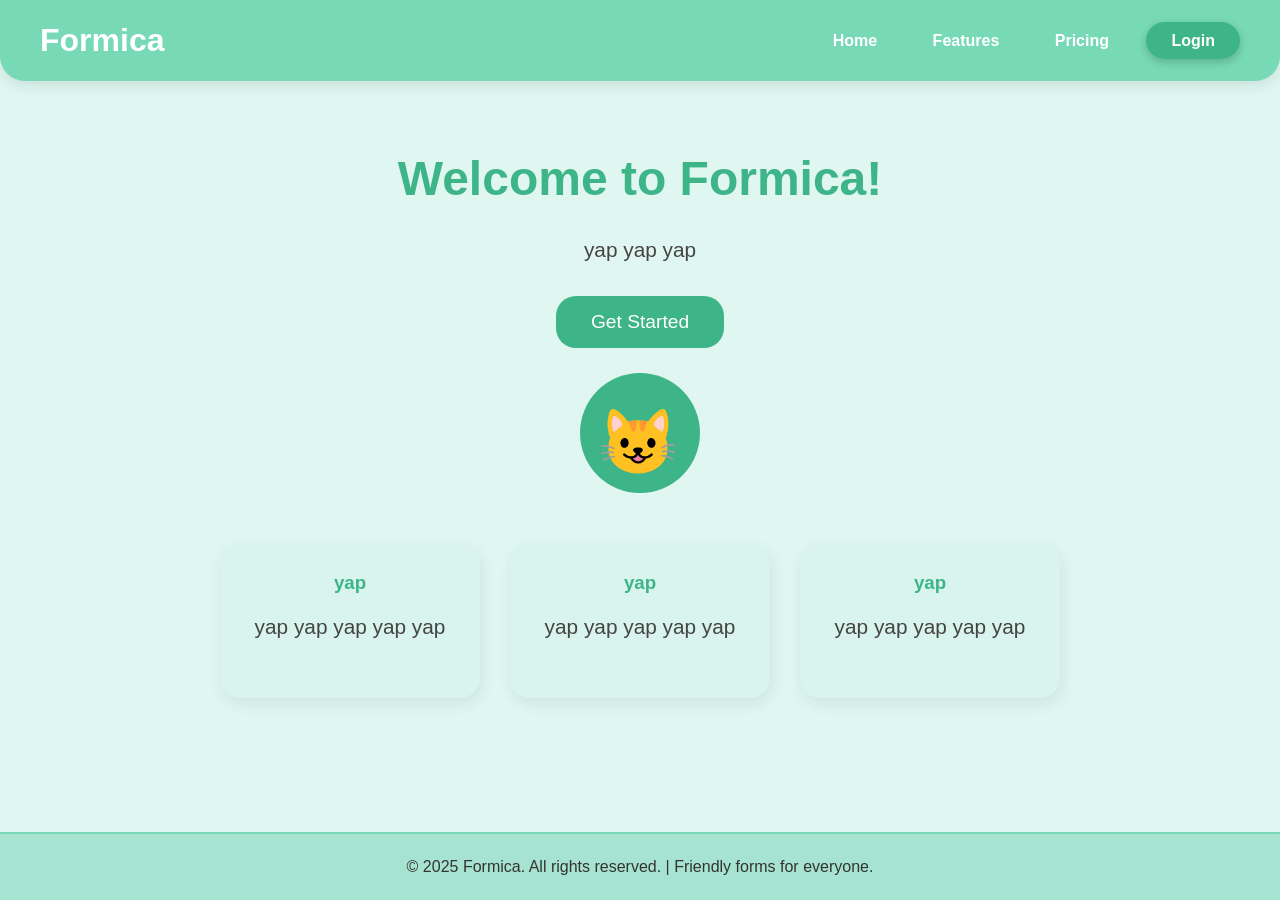
==== index.html @ 16d9c68d "Add initial HTML structure for Formica" ====
<!DOCTYPE html>
<html lang="en">
<head>
  <meta charset="UTF-8">
  <meta name="viewport" content="width=device-width, initial-scale=1.0">
  <title>Formica - Friendly Forms</title>
  <style>
    * {
      margin: 0;
      padding: 0;
      box-sizing: border-box;
      font-family: 'Comic Sans MS', 'Segoe UI', 'Arial', sans-serif;
    }
    body {
      background: #e0f7f1;
      color: #333;
      line-height: 1.6;
      display: flex;
      flex-direction: column;
      min-height: 100vh;
    }

    .navbar {
    display: flex;
    justify-content: space-between;
    align-items: center;
    padding: 15px 40px;
    border-radius: 0 0 25px 25px;
    background: #77d9b6;
    box-shadow: 0 4px 15px rgba(0,0,0,0.1);
    position: sticky;
    top: 0;
    z-index: 100;
    transition: background 0.3s;
  }

  .navbar:hover {
    background: #6cc9a4;
  }

  .navbar h1 {
    font-size: 2rem;
    color: #fff;
    cursor: pointer;
    user-select: none;
    transition: transform 0.2s;
  }

  .navbar h1:hover {
    transform: scale(1.1);
  }

  .nav-right a {
    text-decoration: none;
    color: #fff;
    margin-left: 15px;
    font-weight: 600;
    padding: 8px 18px;
    border-radius: 25px;
    transition: background 0.2s, transform 0.2s;
  }

  .nav-right a:hover {
    background: rgba(255,255,255,0.2);
    transform: scale(1.05);
  }


  .nav-right a.cta {
    background: #3eb489;
    padding: 10px 25px;
    font-weight: bold;
    box-shadow: 0 3px 8px rgba(0,0,0,0.2);
  }

  .nav-right a.cta:hover {
    background: #36a37f;
    transform: scale(1.1);
  }

    main {
      flex: 1;
      padding: 60px 20px;
      text-align: center;
    }

    main h2 {
      font-size: 3rem;
      color: #3eb489;
      margin-bottom: 15px;
    }
    main p {
      font-size: 1.3rem;
      color: #444;
      margin-bottom: 30px;
    }

    .cta-button {
      background: #3eb489;
      color: #fff;
      padding: 15px 35px;
      border: none;
      border-radius: 20px;
      font-size: 1.2rem;
      cursor: pointer;
      transition: transform 0.2s, background 0.2s;
    }
    .cta-button:hover {
      transform: scale(1.05);
      background: #36a37f;
    }
    section.features {
      display: flex;
      justify-content: center;
      gap: 30px;
      margin-top: 50px;
      flex-wrap: wrap;
    }
    .feature-card {
      background: #d9f3ed;
      padding: 25px;
      border-radius: 20px;
      width: 260px;
      box-shadow: 2px 6px 15px rgba(0,0,0,0.08);
      transition: transform 0.2s;
    }
    .feature-card:hover {
      transform: translateY(-7px);
    }
    .feature-card h3 {
      margin-bottom: 12px;
      color: #3eb489;
    }

    footer {
      background: #a6e3d0;
      padding: 20px 40px;
      text-align: center;
      color: #333;
      border-top: 2px solid #77d9b6;
    }
    .mascot {
      width: 120px;
      height: 120px;
      background: #3eb489;
      border-radius: 50%;
      margin: 25px auto;
      position: relative;
      animation: bounce 2s infinite;
    }
    .mascot::after {
      content: "😺";
      font-size: 4rem;
      position: absolute;
      top: 15%;
      left: 15%;
    }
    @keyframes bounce {
      0%, 100% { transform: translateY(0); }
      50% { transform: translateY(-15px); }
    }
    @media (max-width: 768px) {
      section.features {
        flex-direction: column;
        align-items: center;
      }
      nav {
        flex-direction: column;
        gap: 10px;
      }
    }
  </style>
</head>
<body>
<nav id="navbar-loggedout" class="navbar">
  <div class="nav-left">
    <h1>Formica</h1>
  </div>
  <div class="nav-right">
    <a href="#">Home</a>
    <a href="#">Features</a>
    <a href="#">Pricing</a>
    <a href="#" class="cta">Login</a>
  </div>
</nav>
<nav id="navbar-loggedin" class="navbar" style="display:none;">
  <div class="nav-left">
    <h1>Formica</h1>
  </div>
  <div class="nav-right">
    <a href="#">Dashboard</a>
    <a href="#">My Forms</a>
    <a href="#">Templates</a>
    <a href="#">Settings</a>
    <a href="#" class="cta">Logout</a>
  </div>
</nav>

  <main>
    <h2>Welcome to Formica!</h2>
    <p>yap yap yap</p>
    <button class="cta-button" onclick="alert('Placeholder action!')">Get Started</button>

    <div class="mascot"></div>

    <section class="features">
      <div class="feature-card">
        <h3>yap</h3>
        <p>yap yap yap yap yap</p>
      </div>
      <div class="feature-card">
        <h3>yap</h3>
        <p>yap yap yap yap yap</p>
      </div>
      <div class="feature-card">
        <h3>yap</h3>
        <p>yap yap yap yap yap</p>
      </div>
    </section>
  </main>

  <footer>
    &copy; 2025 Formica. All rights reserved. | Friendly forms for everyone.
  </footer>

</body>
</html>
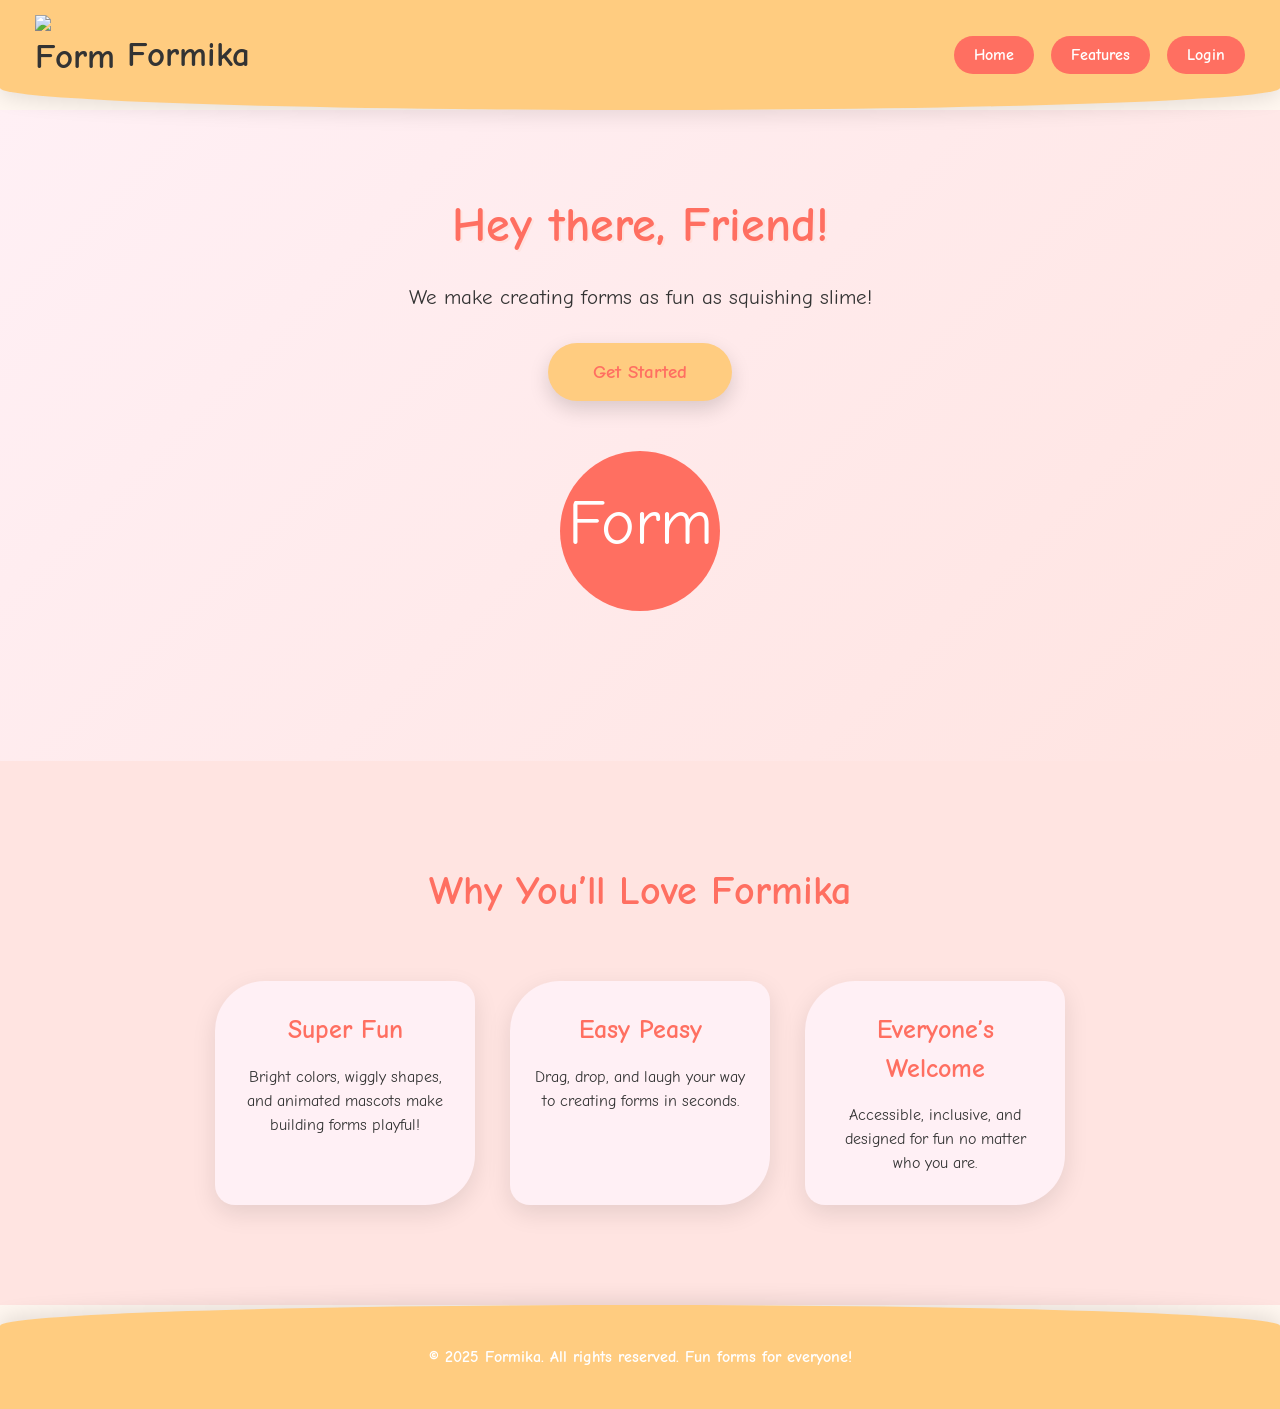
==== commit 93cf1c32: "Add files via upload" ====
--- a/index.html
+++ b/index.html
@@ -1,227 +1,59 @@
 <!DOCTYPE html>
 <html lang="en">
 <head>
-  <meta charset="UTF-8">
-  <meta name="viewport" content="width=device-width, initial-scale=1.0">
-  <title>Formica - Friendly Forms</title>
-  <style>
-    * {
-      margin: 0;
-      padding: 0;
-      box-sizing: border-box;
-      font-family: 'Comic Sans MS', 'Segoe UI', 'Arial', sans-serif;
-    }
-    body {
-      background: #e0f7f1;
-      color: #333;
-      line-height: 1.6;
-      display: flex;
-      flex-direction: column;
-      min-height: 100vh;
-    }
-
-    .navbar {
-    display: flex;
-    justify-content: space-between;
-    align-items: center;
-    padding: 15px 40px;
-    border-radius: 0 0 25px 25px;
-    background: #77d9b6;
-    box-shadow: 0 4px 15px rgba(0,0,0,0.1);
-    position: sticky;
-    top: 0;
-    z-index: 100;
-    transition: background 0.3s;
-  }
-
-  .navbar:hover {
-    background: #6cc9a4;
-  }
-
-  .navbar h1 {
-    font-size: 2rem;
-    color: #fff;
-    cursor: pointer;
-    user-select: none;
-    transition: transform 0.2s;
-  }
-
-  .navbar h1:hover {
-    transform: scale(1.1);
-  }
-
-  .nav-right a {
-    text-decoration: none;
-    color: #fff;
-    margin-left: 15px;
-    font-weight: 600;
-    padding: 8px 18px;
-    border-radius: 25px;
-    transition: background 0.2s, transform 0.2s;
-  }
-
-  .nav-right a:hover {
-    background: rgba(255,255,255,0.2);
-    transform: scale(1.05);
-  }
-
-
-  .nav-right a.cta {
-    background: #3eb489;
-    padding: 10px 25px;
-    font-weight: bold;
-    box-shadow: 0 3px 8px rgba(0,0,0,0.2);
-  }
-
-  .nav-right a.cta:hover {
-    background: #36a37f;
-    transform: scale(1.1);
-  }
-
-    main {
-      flex: 1;
-      padding: 60px 20px;
-      text-align: center;
-    }
-
-    main h2 {
-      font-size: 3rem;
-      color: #3eb489;
-      margin-bottom: 15px;
-    }
-    main p {
-      font-size: 1.3rem;
-      color: #444;
-      margin-bottom: 30px;
-    }
-
-    .cta-button {
-      background: #3eb489;
-      color: #fff;
-      padding: 15px 35px;
-      border: none;
-      border-radius: 20px;
-      font-size: 1.2rem;
-      cursor: pointer;
-      transition: transform 0.2s, background 0.2s;
-    }
-    .cta-button:hover {
-      transform: scale(1.05);
-      background: #36a37f;
-    }
-    section.features {
-      display: flex;
-      justify-content: center;
-      gap: 30px;
-      margin-top: 50px;
-      flex-wrap: wrap;
-    }
-    .feature-card {
-      background: #d9f3ed;
-      padding: 25px;
-      border-radius: 20px;
-      width: 260px;
-      box-shadow: 2px 6px 15px rgba(0,0,0,0.08);
-      transition: transform 0.2s;
-    }
-    .feature-card:hover {
-      transform: translateY(-7px);
-    }
-    .feature-card h3 {
-      margin-bottom: 12px;
-      color: #3eb489;
-    }
-
-    footer {
-      background: #a6e3d0;
-      padding: 20px 40px;
-      text-align: center;
-      color: #333;
-      border-top: 2px solid #77d9b6;
-    }
-    .mascot {
-      width: 120px;
-      height: 120px;
-      background: #3eb489;
-      border-radius: 50%;
-      margin: 25px auto;
-      position: relative;
-      animation: bounce 2s infinite;
-    }
-    .mascot::after {
-      content: "😺";
-      font-size: 4rem;
-      position: absolute;
-      top: 15%;
-      left: 15%;
-    }
-    @keyframes bounce {
-      0%, 100% { transform: translateY(0); }
-      50% { transform: translateY(-15px); }
-    }
-    @media (max-width: 768px) {
-      section.features {
-        flex-direction: column;
-        align-items: center;
-      }
-      nav {
-        flex-direction: column;
-        gap: 10px;
-      }
-    }
-  </style>
+<meta charset="UTF-8">
+<meta name="viewport" content="width=device-width, initial-scale=1.0">
+<link rel="preconnect" href="https://fonts.googleapis.com">
+<link rel="preconnect" href="https://fonts.gstatic.com" crossorigin>
+<link href="https://fonts.googleapis.com/css2?family=Bebas+Neue&family=Comic+Neue:ital,wght@0,300;0,400;0,700;1,300;1,400;1,700&family=Inconsolata:wght@200..900&family=Inter:opsz,wght@14..32,100..900&display=swap" rel="stylesheet">
+<title>Formika - Fun Forms for Everyone</title>
+<link rel="stylesheet" href="styles.css">
 </head>
 <body>
-<nav id="navbar-loggedout" class="navbar">
+
+<!-- Navbar -->
+<nav class="navbar">
   <div class="nav-left">
-    <h1>Formica</h1>
+    <h1><img id="navbar-logo" src="imgs/3.png" alt="Formica Logo"> Formika</h1>
   </div>
   <div class="nav-right">
     <a href="#">Home</a>
     <a href="#">Features</a>
-    <a href="#">Pricing</a>
-    <a href="#" class="cta">Login</a>
-  </div>
-</nav>
-<nav id="navbar-loggedin" class="navbar" style="display:none;">
-  <div class="nav-left">
-    <h1>Formica</h1>
-  </div>
-  <div class="nav-right">
-    <a href="#">Dashboard</a>
-    <a href="#">My Forms</a>
-    <a href="#">Templates</a>
-    <a href="#">Settings</a>
-    <a href="#" class="cta">Logout</a>
+    <a href="signup.html" class="cta">Login</a>
   </div>
 </nav>
 
-  <main>
-    <h2>Welcome to Formica!</h2>
-    <p>yap yap yap</p>
-    <button class="cta-button" onclick="alert('Placeholder action!')">Get Started</button>
+<main>
+  <h2>Hey there, Friend!</h2>
+  <p>We make creating forms as fun as squishing slime!</p>
+  <button class="cta-button" onclick="alert('Let’s get started!')">Get Started</button>
 
-    <div class="mascot"></div>
+  <div class="mascot">
+    <img src="imgs/3.png" alt="Formika Logo">
+  </div>
+</main>
 
-    <section class="features">
-      <div class="feature-card">
-        <h3>yap</h3>
-        <p>yap yap yap yap yap</p>
-      </div>
-      <div class="feature-card">
-        <h3>yap</h3>
-        <p>yap yap yap yap yap</p>
-      </div>
-      <div class="feature-card">
-        <h3>yap</h3>
-        <p>yap yap yap yap yap</p>
-      </div>
-    </section>
-  </main>
+<section class="features-section">
+  <h2>Why You’ll Love Formika</h2>
+  <div class="features">
+    <div class="feature-card">
+      <h3>Super Fun</h3>
+      <p>Bright colors, wiggly shapes, and animated mascots make building forms playful!</p>
+    </div>
+    <div class="feature-card">
+      <h3>Easy Peasy</h3>
+      <p>Drag, drop, and laugh your way to creating forms in seconds.</p>
+    </div>
+    <div class="feature-card">
+      <h3>Everyone’s Welcome</h3>
+      <p>Accessible, inclusive, and designed for fun no matter who you are.</p>
+    </div>
+  </div>
+</section>
 
-  <footer>
-    &copy; 2025 Formica. All rights reserved. | Friendly forms for everyone.
-  </footer>
+<footer>
+  &copy; 2025 Formika. All rights reserved. Fun forms for everyone!
+</footer>
 
 </body>
-</html>
+</html>
--- a/styles.css
+++ b/styles.css
@@ -0,0 +1,484 @@
+* {
+  margin: 0;
+  padding: 0;
+  -webkit-box-sizing: border-box;
+          box-sizing: border-box;
+  font-family: 'Comic Neue', 'Comic Sans MS', cursive, sans-serif;
+  -webkit-user-select: none;
+     -moz-user-select: none;
+      -ms-user-select: none;
+          user-select: none;
+}
+body {
+  background: #fff7f0;
+  color: #333;
+  line-height: 1.5;
+  min-height: 100vh;
+  display: -webkit-box;
+  display: -ms-flexbox;
+  display: flex;
+  -webkit-box-orient: vertical;
+  -webkit-box-direction: normal;
+      -ms-flex-direction: column;
+          flex-direction: column;
+  overflow-x: hidden;
+}
+.navbar {
+  display: -webkit-box;
+  display: -ms-flexbox;
+  display: flex;
+  -webkit-box-pack: justify;
+      -ms-flex-pack: justify;
+          justify-content: space-between;
+  -webkit-box-align: center;
+      -ms-flex-align: center;
+          align-items: center;
+  padding: 15px 35px;
+  background: #ffcc80;
+  border-bottom-left-radius: 50% 20%;
+  border-bottom-right-radius: 50% 20%;
+  -webkit-box-shadow: 0 5px 20px rgba(0,0,0,0.1);
+          box-shadow: 0 5px 20px rgba(0,0,0,0.1);
+  position: -webkit-sticky;
+  position: sticky;
+  top: 0;
+  z-index: 100;
+  -webkit-transition: -webkit-transform 0.2s;
+  transition: -webkit-transform 0.2s;
+  -o-transition: transform 0.2s;
+  transition: transform 0.2s;
+  transition: transform 0.2s, -webkit-transform 0.2s;
+}
+.navbar:hover {
+  -webkit-transform: scale(1.02);
+      -ms-transform: scale(1.02);
+          transform: scale(1.02);
+}
+.nav-left h1 {
+  font-size: 2.2rem;
+  display: -webkit-box;
+  display: -ms-flexbox;
+  display: flex;
+  -webkit-box-align: center;
+      -ms-flex-align: center;
+          align-items: center;
+  gap: 12px;
+  cursor: pointer;
+}
+
+#navbar-logo {
+  width: 80px;
+  height: 80px;
+  -o-object-fit: contain;
+     object-fit: contain;
+  -webkit-transition: -webkit-transform 0.3s;
+  transition: -webkit-transform 0.3s;
+  -o-transition: transform 0.3s;
+  transition: transform 0.3s;
+  transition: transform 0.3s, -webkit-transform 0.3s;
+}
+
+.nav-left h1:hover #navbar-logo {
+  -webkit-transform: rotate(15deg) scale(1.1);
+      -ms-transform: rotate(15deg) scale(1.1);
+          transform: rotate(15deg) scale(1.1);
+}
+
+.nav-right a {
+  text-decoration: none;
+  color: #fff;
+  background: #ff6f61;
+  padding: 10px 20px;
+  margin-left: 12px;
+  border-radius: 25px;
+  font-weight: bold;
+  -webkit-transition: background 0.2s, -webkit-transform 0.2s;
+  transition: background 0.2s, -webkit-transform 0.2s;
+  -o-transition: transform 0.2s, background 0.2s;
+  transition: transform 0.2s, background 0.2s;
+  transition: transform 0.2s, background 0.2s, -webkit-transform 0.2s;
+}
+
+.nav-right a:hover {
+  -webkit-transform: rotate(-5deg) scale(1.1);
+      -ms-transform: rotate(-5deg) scale(1.1);
+          transform: rotate(-5deg) scale(1.1);
+  background: #ff4b3e;
+}
+main {
+  -webkit-box-flex: 1;
+      -ms-flex: 1;
+          flex: 1;
+  text-align: center;
+  padding: 80px 20px 150px;
+  background: -o-linear-gradient(315deg, #fff0f5, #ffe4e1);
+  background: linear-gradient(135deg, #fff0f5, #ffe4e1);
+  position: relative;
+  overflow: hidden;
+}
+
+main h2 {
+  font-size: 3rem;
+  color: #ff6f61;
+  margin-bottom: 20px;
+  text-shadow: 2px 2px #ffe4e1;
+  -webkit-animation: bounce 2s infinite;
+          animation: bounce 2s infinite;
+}
+
+main p {
+  font-size: 1.3rem;
+  color: #333;
+  margin-bottom: 30px;
+  -webkit-animation: floatText 3s infinite alternate;
+          animation: floatText 3s infinite alternate;
+}
+
+.cta-button {
+  background: #ffcc80;
+  color: #ff6f61;
+  font-weight: bold;
+  font-size: 1.2rem;
+  padding: 18px 45px;
+  border: none;
+  border-radius: 50px;
+  cursor: pointer;
+  -webkit-box-shadow: 0 8px 20px rgba(0,0,0,0.15);
+          box-shadow: 0 8px 20px rgba(0,0,0,0.15);
+  -webkit-transition: -webkit-transform 0.2s, -webkit-box-shadow 0.2s;
+  transition: -webkit-transform 0.2s, -webkit-box-shadow 0.2s;
+  -o-transition: transform 0.2s, box-shadow 0.2s;
+  transition: transform 0.2s, box-shadow 0.2s;
+  transition: transform 0.2s, box-shadow 0.2s, -webkit-transform 0.2s, -webkit-box-shadow 0.2s;
+}
+
+.cta-button:hover {
+  -webkit-transform: rotate(-5deg) scale(1.1);
+      -ms-transform: rotate(-5deg) scale(1.1);
+          transform: rotate(-5deg) scale(1.1);
+  -webkit-box-shadow: 0 12px 30px rgba(0,0,0,0.2);
+          box-shadow: 0 12px 30px rgba(0,0,0,0.2);
+}
+.mascot {
+  width: 160px;
+  height: 160px;
+  margin: 50px auto 0;
+  border-radius: 50%;
+  background: #ff6f61;
+  position: relative;
+  -webkit-animation: blob 5s infinite;
+          animation: blob 5s infinite;
+  display: -webkit-box;
+  display: -ms-flexbox;
+  display: flex;
+  -webkit-box-align: center;
+      -ms-flex-align: center;
+          align-items: center;
+  -webkit-box-pack: center;
+      -ms-flex-pack: center;
+          justify-content: center;
+  color: #fff;
+  font-size: 4rem;
+}
+
+.mascot img {
+  width: 90%;
+  height: 90%;
+  -o-object-fit: cover;
+     object-fit: cover;
+  border-radius: 50%;
+}
+
+@-webkit-keyframes bounce {
+  0%,100% { -webkit-transform: translateY(0); transform: translateY(0); }
+  50% { -webkit-transform: translateY(-15px); transform: translateY(-15px); }
+}
+
+@keyframes bounce {
+  0%,100% { -webkit-transform: translateY(0); transform: translateY(0); }
+  50% { -webkit-transform: translateY(-15px); transform: translateY(-15px); }
+}
+
+@-webkit-keyframes floatText {
+  0% { -webkit-transform: translateY(0); transform: translateY(0); }
+  100% { -webkit-transform: translateY(-10px); transform: translateY(-10px); }
+}
+
+@keyframes floatText {
+  0% { -webkit-transform: translateY(0); transform: translateY(0); }
+  100% { -webkit-transform: translateY(-10px); transform: translateY(-10px); }
+}
+
+@-webkit-keyframes blob {
+  0%,100% { border-radius: 50% 50% 50% 50%; }
+  25% { border-radius: 60% 40% 50% 50%; }
+  50% { border-radius: 50% 60% 40% 50%; }
+  75% { border-radius: 50% 50% 60% 40%; }
+}
+
+@keyframes blob {
+  0%,100% { border-radius: 50% 50% 50% 50%; }
+  25% { border-radius: 60% 40% 50% 50%; }
+  50% { border-radius: 50% 60% 40% 50%; }
+  75% { border-radius: 50% 50% 60% 40%; }
+}
+
+.features-section {
+  padding: 100px 20px;
+  background: #ffe4e1;
+  position: relative;
+}
+
+.features-section h2 {
+  font-size: 2.5rem;
+  text-align: center;
+  color: #ff6f61;
+  margin-bottom: 60px;
+}
+
+.features {
+  display: -webkit-box;
+  display: -ms-flexbox;
+  display: flex;
+  -webkit-box-pack: center;
+      -ms-flex-pack: center;
+          justify-content: center;
+  -ms-flex-wrap: wrap;
+      flex-wrap: wrap;
+  gap: 35px;
+}
+
+.feature-card {
+  background: #fff0f5;
+  width: 260px;
+  padding: 30px 25px;
+  border-radius: 50px 20px 50px 20px;
+  -webkit-box-shadow: 0 8px 25px rgba(0,0,0,0.1);
+          box-shadow: 0 8px 25px rgba(0,0,0,0.1);
+  cursor: pointer;
+  -webkit-transition: -webkit-transform 0.3s;
+  transition: -webkit-transform 0.3s;
+  -o-transition: transform 0.3s;
+  transition: transform 0.3s;
+  transition: transform 0.3s, -webkit-transform 0.3s;
+  text-align: center;
+}
+
+.feature-card:hover {
+  -webkit-transform: rotate(-5deg) scale(1.05);
+      -ms-transform: rotate(-5deg) scale(1.05);
+          transform: rotate(-5deg) scale(1.05);
+  background: #ffcc80;
+}
+
+.feature-card h3 {
+  color: #ff6f61;
+  margin-bottom: 15px;
+  font-size: 1.6rem;
+}
+
+.feature-card p {
+  font-size: 1rem;
+  color: #333;
+}
+
+form {
+  background: #fff0f5;
+  padding: 30px 25px;
+  border-radius: 35px;
+  -webkit-box-shadow: 0 8px 20px rgba(0,0,0,0.1);
+          box-shadow: 0 8px 20px rgba(0,0,0,0.1);
+  width: 100%;
+  max-width: 500px;
+  margin: 0 auto 40px;
+}
+
+form input[type="text"],
+form input[type="email"],
+form input[type="password"],
+form textarea,
+form select {
+  width: 100%;
+  padding: 12px 18px;
+  margin: 12px 0;
+  border-radius: 25px;
+  border: 2px solid #ff6f61;
+  font-size: 1rem;
+  outline: none;
+  -webkit-transition: border-color 0.2s, -webkit-box-shadow 0.2s;
+  transition: border-color 0.2s, -webkit-box-shadow 0.2s;
+  -o-transition: border-color 0.2s, box-shadow 0.2s;
+  transition: border-color 0.2s, box-shadow 0.2s;
+  transition: border-color 0.2s, box-shadow 0.2s, -webkit-box-shadow 0.2s;
+}
+
+form input:focus,
+form textarea:focus,
+form select:focus {
+  border-color: #ffcc80;
+  -webkit-box-shadow: 0 0 8px rgba(255,204,128,0.5);
+          box-shadow: 0 0 8px rgba(255,204,128,0.5);
+}
+
+form label {
+  display: block;
+  margin-top: 15px;
+  font-weight: bold;
+  color: #ff6f61;
+}
+
+form button {
+  background: #ff6f61;
+  color: #fff;
+  padding: 14px 28px;
+  border: none;
+  border-radius: 50px;
+  font-weight: bold;
+  cursor: pointer;
+  margin-top: 20px;
+  -webkit-transition: background 0.2s, -webkit-transform 0.2s;
+  transition: background 0.2s, -webkit-transform 0.2s;
+  -o-transition: transform 0.2s, background 0.2s;
+  transition: transform 0.2s, background 0.2s;
+  transition: transform 0.2s, background 0.2s, -webkit-transform 0.2s;
+}
+
+form button:hover {
+  -webkit-transform: scale(1.05) rotate(-3deg);
+      -ms-transform: scale(1.05) rotate(-3deg);
+          transform: scale(1.05) rotate(-3deg);
+  background: #ff4b3e;
+}
+.modal {
+  position: fixed;
+  top: 0;
+  left: 0;
+  width: 100%;
+  height: 100%;
+  background: rgba(0,0,0,0.6);
+  display: -webkit-box;
+  display: -ms-flexbox;
+  display: flex;
+  -webkit-box-pack: center;
+      -ms-flex-pack: center;
+          justify-content: center;
+  -webkit-box-align: center;
+      -ms-flex-align: center;
+          align-items: center;
+  opacity: 0;
+  pointer-events: none;
+  -webkit-transition: opacity 0.3s;
+  -o-transition: opacity 0.3s;
+  transition: opacity 0.3s;
+  z-index: 200;
+}
+
+.modal.active {
+  opacity: 1;
+  pointer-events: all;
+}
+
+.modal-content {
+  background: #fff0f5;
+  padding: 30px 25px;
+  border-radius: 35px;
+  -webkit-box-shadow: 0 10px 30px rgba(0,0,0,0.2);
+          box-shadow: 0 10px 30px rgba(0,0,0,0.2);
+  max-width: 500px;
+  width: 90%;
+  position: relative;
+  text-align: center;
+}
+
+.modal-content button.close {
+  position: absolute;
+  top: 15px;
+  right: 15px;
+  background: #ff6f61;
+  color: #fff;
+  border: none;
+  border-radius: 50%;
+  width: 35px;
+  height: 35px;
+  cursor: pointer;
+  font-weight: bold;
+  -webkit-transition: -webkit-transform 0.2s;
+  transition: -webkit-transform 0.2s;
+  -o-transition: transform 0.2s;
+  transition: transform 0.2s;
+  transition: transform 0.2s, -webkit-transform 0.2s;
+}
+
+.modal-content button.close:hover {
+  -webkit-transform: rotate(90deg) scale(1.2);
+      -ms-transform: rotate(90deg) scale(1.2);
+          transform: rotate(90deg) scale(1.2);
+}
+
+blockquote {
+  background: #fff0f5;
+  border-left: 8px solid #ff6f61;
+  padding: 20px 25px;
+  margin: 25px 0;
+  border-radius: 25px;
+  font-style: italic;
+  color: #ff4b3e;
+  position: relative;
+  -webkit-box-shadow: 0 5px 15px rgba(0,0,0,0.1);
+          box-shadow: 0 5px 15px rgba(0,0,0,0.1);
+}
+
+blockquote::before {
+  content: "❝";
+  font-size: 3rem;
+  position: absolute;
+  top: -10px;
+  left: 15px;
+  color: #ff6f61;
+}
+
+blockquote::after {
+  content: "❞";
+  font-size: 3rem;
+  position: absolute;
+  bottom: -10px;
+  right: 15px;
+  color: #ff6f61;
+}
+
+footer {
+  background: #ffcc80;
+  padding: 40px 20px;
+  text-align: center;
+  color: #fff;
+  font-weight: bold;
+  border-top-left-radius: 50% 20%;
+  border-top-right-radius: 50% 20%;
+  -webkit-box-shadow: 0 -5px 20px rgba(0,0,0,0.1);
+          box-shadow: 0 -5px 20px rgba(0,0,0,0.1);
+  position: relative;
+}
+
+@media (max-width: 768px) {
+  .features {
+    -webkit-box-orient: vertical;
+    -webkit-box-direction: normal;
+        -ms-flex-direction: column;
+            flex-direction: column;
+    -webkit-box-align: center;
+        -ms-flex-align: center;
+            align-items: center;
+  }
+
+  .navbar {
+    -webkit-box-orient: vertical;
+    -webkit-box-direction: normal;
+        -ms-flex-direction: column;
+            flex-direction: column;
+    gap: 10px;
+  }
+
+  main h2 {
+    font-size: 2.5rem;
+  }
+}
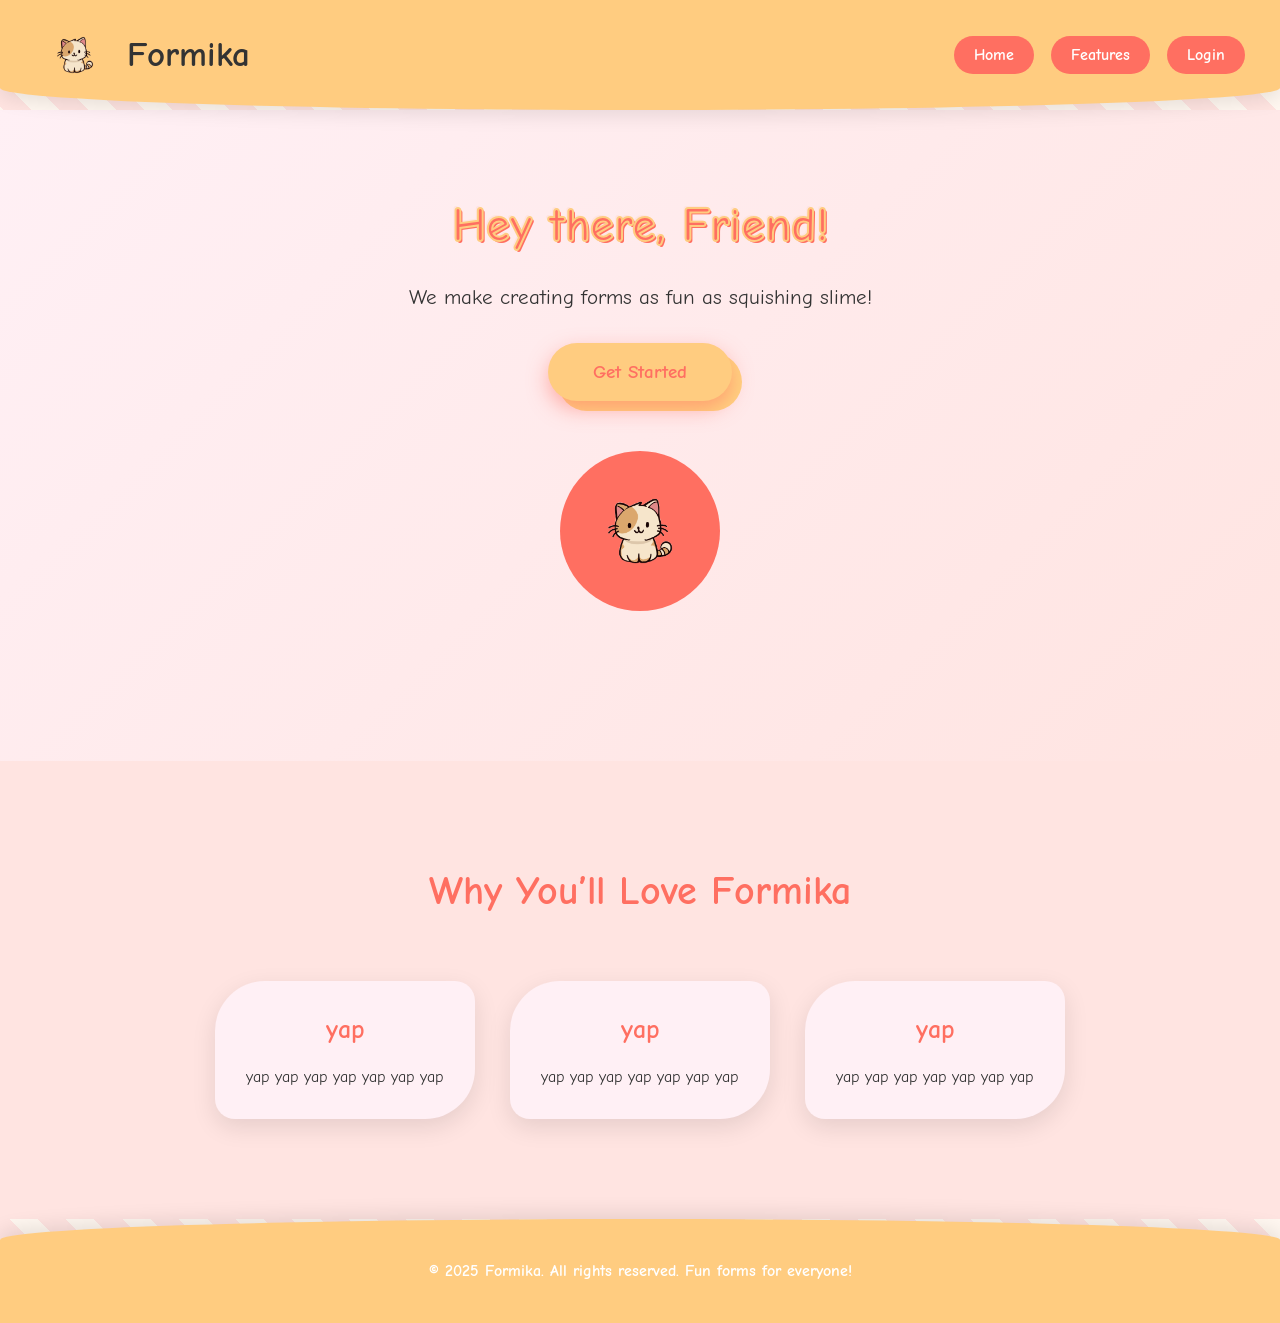
==== commit 78187c99: "Add files via upload" ====
--- a/index.html
+++ b/index.html
@@ -7,12 +7,44 @@
 <link rel="preconnect" href="https://fonts.gstatic.com" crossorigin>
 <link href="https://fonts.googleapis.com/css2?family=Bebas+Neue&family=Comic+Neue:ital,wght@0,300;0,400;0,700;1,300;1,400;1,700&family=Inconsolata:wght@200..900&family=Inter:opsz,wght@14..32,100..900&display=swap" rel="stylesheet">
 <title>Formika - Fun Forms for Everyone</title>
+<meta name="description" content="Formika lets you create and customize your own fun forms. Make forms as fun as squishing slime! Perfect for quizzes, surveys, and more.">
+<meta name="keywords" content="forms, fun forms, custom forms, surveys, quizzes, form builder, Formika, interactive forms, online forms">
+<meta name="author" content="Formika Team">
+<link rel="icon" href="imgs/favicon.png" type="image/png">
+<meta property="og:type" content="website">
+<meta property="og:title" content="Formika - Fun Forms for Everyone">
+<meta property="og:description" content="Formika lets you create and customize your own fun forms. Make forms as fun as squishing slime! Perfect for quizzes, surveys, and more.">
+<meta property="og:image" content="https://formica.pages.dev/imgs/1.png">
+<meta property="og:url" content="https://formica.pages.dev/">
+<meta property="og:site_name" content="Formika">
+<meta name="twitter:card" content="summary_large_image">
+<meta name="twitter:title" content="Formika - Fun Forms for Everyone">
+<meta name="twitter:description" content="Formika lets you create and customize your own fun forms. Make forms as fun as squishing slime! Perfect for quizzes, surveys, and more.">
+<meta name="twitter:image" content="https://formica.pages.dev/imgs/1.png">
+<meta name="twitter:site" content="@FormikaOfficial">
+<script type="application/ld+json">
+{
+  "@context": "https://schema.org",
+  "@type": "WebSite",
+  "name": "Formika",
+  "url": "https://formica.pages.dev/",
+  "description": "Formika lets you create and customize your own fun forms. Make forms as fun as squishing slime!",
+  "publisher": {
+    "@type": "Organization",
+    "name": "Formika Team",
+    "logo": {
+      "@type": "ImageObject",
+      "url": "https://formica.pages.dev/imgs/1.png"
+    }
+  }
+}
+</script>
 <link rel="stylesheet" href="styles.css">
 </head>
 <body>
 
 <!-- Navbar -->
-<nav class="navbar">
+<nav id="logged-out-navbar" class="navbar logged-out-navbar">
   <div class="nav-left">
     <h1><img id="navbar-logo" src="imgs/3.png" alt="Formica Logo"> Formika</h1>
   </div>
@@ -22,6 +54,41 @@
     <a href="signup.html" class="cta">Login</a>
   </div>
 </nav>
+
+
+<nav id="logged-in-navbar" class="navbar logged-in-navbar" style="display: none;">
+  <div class="nav-left">
+    <h1>
+      <img id="navbar-logo" src="imgs/3.png" alt="Formika Logo"> 
+      Formika
+    </h1>
+    <div class="nav-links">
+      <a href="#">Dashboard</a>
+      <a href="#">My Forms</a>
+      <a href="#">Analytics</a>
+      <a href="#">Support</a>
+    </div>
+  </div>
+  <div class="nav-user">
+    <div class="user-info">
+      <span class="username">Hello, <strong id="username">User</strong></span>
+      <span class="role" id="role">User</span>
+    </div>
+    <div class="user-dropdown">
+      <button class="dropdown-btn">⚙️</button>
+      <div class="dropdown-menu">
+        <a href="#">Settings</a>
+        <a href="#">Profile</a>
+        <a href="#">Logout</a>
+      </div>
+    </div>
+  </div>
+</nav>
+
+<div class="alert-banner" id="alertBanner" style="display: none;">
+  <span id="alertBannerText">This is an alert message!</span>
+  <button class="close-btn" onclick="closeAlert()">×</button>
+</div>
 
 <main>
   <h2>Hey there, Friend!</h2>
@@ -37,16 +104,16 @@
   <h2>Why You’ll Love Formika</h2>
   <div class="features">
     <div class="feature-card">
-      <h3>Super Fun</h3>
-      <p>Bright colors, wiggly shapes, and animated mascots make building forms playful!</p>
+      <h3>yap</h3>
+      <p>yap yap yap yap yap yap yap</p>
     </div>
     <div class="feature-card">
-      <h3>Easy Peasy</h3>
-      <p>Drag, drop, and laugh your way to creating forms in seconds.</p>
+      <h3>yap</h3>
+      <p>yap yap yap yap yap yap yap</p>
     </div>
     <div class="feature-card">
-      <h3>Everyone’s Welcome</h3>
-      <p>Accessible, inclusive, and designed for fun no matter who you are.</p>
+      <h3>yap</h3>
+      <p>yap yap yap yap yap yap yap</p>
     </div>
   </div>
 </section>
@@ -55,5 +122,69 @@
   &copy; 2025 Formika. All rights reserved. Fun forms for everyone!
 </footer>
 
+<script>
+  function decodeJWT(token) {
+  try {
+    const payload = token.split(".")[1];
+    return JSON.parse(atob(payload));
+  } catch {
+    return null;
+  }
+}
+
+  const token = localStorage.getItem("token");
+  const loggedInNav = document.getElementById("logged-in-navbar");
+  const loggedOutNav = document.getElementById("logged-out-navbar");
+  if (token) {
+    loggedInNav.style.display = "flex";
+    loggedOutNav.style.display = "none";
+    const decoded = decodeJWT(token);
+    console.log(decoded);
+    if (decoded && decoded.username) {
+      document.getElementById("username").textContent = decoded.username;
+    }
+  } else {
+    loggedInNav.style.display = "none";
+    loggedOutNav.style.display = "flex";
+  }
+  function toggleDropdown() {
+    const menu = document.getElementById("settings-dropdown");
+    menu.classList.toggle("show");
+  }
+</script>
+
+<script>
+    fetch('https://formika.buddywinte.workers.dev/alert')
+  .then(response => {
+    if (!response.ok) {
+      throw new Error(`HTTP error! status: ${response.status}`);
+    }
+    return response.json();
+  })
+  .then(data => {
+    /*
+    <div class="alert-banner alert" id="alertBanner">
+  <span id="alertBannerText">This is an alert message!</span>
+  <button class="close-btn" onclick="closeAlert()">×</button>
+</div>
+    */
+const banner = document.getElementById("alertBanner");
+const bannerText = document.getElementById("alertBannerText");
+console.log(data.enabled);
+console.log(data.message);
+console.log(data.status);
+if (data.enabled) {
+  banner.style.display = "flex";
+  banner.classList.add(data.status);
+  bannerText.textContent = data.message;
+} else {
+  banner.style.display = "none";
+}
+  })
+  .catch(error => {
+    console.error('Error fetching API:', error);
+  });
+</script>
+
 </body>
 </html>
--- a/styles.css
+++ b/styles.css
@@ -10,7 +10,13 @@
           user-select: none;
 }
 body {
-  background: #fff7f0;
+  background: repeating-linear-gradient(
+    45deg,
+    #fff7f0,
+    #fff7f0 20px,
+    #ffe4e1 20px,
+    #ffe4e1 40px
+  );
   color: #333;
   line-height: 1.5;
   min-height: 100vh;
@@ -49,6 +55,124 @@
   transition: transform 0.2s;
   transition: transform 0.2s, -webkit-transform 0.2s;
 }
+
+.logged-in-navbar {
+  background: #ffcc80;
+  padding: 15px 30px;
+  border-bottom-left-radius: 50% 20%;
+  border-bottom-right-radius: 50% 20%;
+  display: flex;
+  justify-content: space-between;
+  align-items: center;
+  box-shadow: 0 5px 20px rgba(0,0,0,0.1);
+  position: sticky;
+  top: 0;
+  z-index: 200;
+}
+
+.nav-user {
+  display: flex;
+  align-items: center;
+  gap: 20px;
+}
+
+.user-info {
+  text-align: right;
+  font-size: 0.9rem;
+}
+
+.user-info .username {
+  color: #ff6f61;
+  font-weight: bold;
+}
+
+.user-info .role {
+  display: block;
+  font-size: 0.8rem;
+  background: #ffe4e1;
+  color: #ff4b3e;
+  padding: 3px 10px;
+  border-radius: 15px;
+  margin-top: 5px;
+  font-weight: bold;
+}
+
+.user-dropdown {
+  position: relative;
+}
+
+.dropdown-btn {
+  background: #ff6f61;
+  color: #fff;
+  border: none;
+  border-radius: 50%;
+  width: 45px;
+  height: 45px;
+  cursor: pointer;
+  font-size: 1.4rem;
+  display: flex;
+  align-items: center;
+  justify-content: center;
+  transition: transform 0.2s;
+}
+
+.dropdown-btn:hover {
+  transform: rotate(15deg) scale(1.1);
+  background: #ff4b3e;
+}
+
+.dropdown-menu {
+  position: absolute;
+  right: 0;
+  top: 55px;
+  background: #fff0f5;
+  border-radius: 25px;
+  box-shadow: 0 8px 25px rgba(0,0,0,0.1);
+  padding: 15px 0;
+  width: 150px;
+  display: none;
+  flex-direction: column;
+  z-index: 300;
+}
+
+.dropdown-menu a {
+  padding: 12px 20px;
+  text-decoration: none;
+  color: #ff6f61;
+  font-weight: bold;
+  display: block;
+  transition: transform 0.2s;
+}
+
+
+.nav-links a {
+  text-decoration: none;
+  background: #ff6f61;
+  color: white;
+  padding: 10px 22px;
+  border-radius: 25px;
+  font-weight: bold;
+  margin-left: 10px;
+  transition: transform 0.2s, background 0.2s;
+}
+
+
+.nav-left {
+  display: flex;
+  align-items: center;
+  gap: 35px;
+}
+
+.dropdown-menu a:hover {
+  transform: rotate(-3deg) scale(1.05);
+  background: #ffcc80;
+  color: #fff;
+}
+
+.user-dropdown.active .dropdown-menu {
+  display: flex;
+}
+
 .navbar:hover {
   -webkit-transform: scale(1.02);
       -ms-transform: scale(1.02);
@@ -121,7 +245,9 @@
   font-size: 3rem;
   color: #ff6f61;
   margin-bottom: 20px;
-  text-shadow: 2px 2px #ffe4e1;
+  text-shadow: 2px 2px #ff6f61, -2px -2px #ffe4e1;
+  font-weight: bold;
+  -webkit-text-stroke: 2px #ffcc80;
   -webkit-animation: bounce 2s infinite;
           animation: bounce 2s infinite;
 }
@@ -134,6 +260,22 @@
           animation: floatText 3s infinite alternate;
 }
 
+.error {
+  color: #ff4b3e;
+  font-size: 0.9rem;
+  margin-top: 4px;
+}
+
+.password-strength {
+  font-size: 0.9rem;
+  margin-top: 4px;
+  font-weight: bold;
+}
+.password-strength.weak { color: #ff4b3e; }
+.password-strength.medium { color: #ffd280; }
+.password-strength.strong { color: #00c853; }
+.password-strength.very-strong { color: #2962ff; }
+
 .cta-button {
   background: #ffcc80;
   color: #ff6f61;
@@ -143,8 +285,7 @@
   border: none;
   border-radius: 50px;
   cursor: pointer;
-  -webkit-box-shadow: 0 8px 20px rgba(0,0,0,0.15);
-          box-shadow: 0 8px 20px rgba(0,0,0,0.15);
+  box-shadow: 0 8px 20px rgba(255,111,97,0.5), 10px 10px #ffd280;
   -webkit-transition: -webkit-transform 0.2s, -webkit-box-shadow 0.2s;
   transition: -webkit-transform 0.2s, -webkit-box-shadow 0.2s;
   -o-transition: transform 0.2s, box-shadow 0.2s;
@@ -459,6 +600,67 @@
   position: relative;
 }
 
+.alert-banner {
+  width: 90%;
+  max-width: 900px;
+  margin: 15px auto 0;
+  padding: 20px 30px;
+  display: flex;
+  justify-content: space-between;
+  align-items: center;
+  border-radius: 35px 20px 35px 20px;
+  box-shadow: 0 8px 25px rgba(0,0,0,0.1);
+  font-weight: bold;
+  font-size: 1.4rem; /* bigger text for visibility */
+  text-align: center;
+  position: relative;
+  background: #ff6f61; /* default alert color */
+  color: #fff;
+  transition: transform 0.3s, box-shadow 0.3s, opacity 0.3s;
+}
+
+.alert-banner span {
+  flex: 1; /* take remaining space */
+}
+
+.alert-banner.info {
+  background: #80d8ff;
+  color: #fff;
+}
+
+.alert-banner.warning {
+  background: #ffd280;
+  color: #333;
+}
+
+.alert-banner:hover {
+  transform: scale(1.02);
+  box-shadow: 0 12px 30px rgba(0,0,0,0.15);
+}
+
+.alert-banner .close-btn {
+  background: #fff;
+  border: none;
+  width: 50px;       /* slightly bigger to fill container */
+  height: 50px;      /* match width for perfect circle */
+  border-radius: 50%;
+  cursor: pointer;
+  font-weight: bold;
+  font-size: 2rem;   /* bigger × */
+  color: #ff0000;    /* red text */
+  display: flex;
+  align-items: center;     /* center vertically */
+  justify-content: center; /* center horizontally */
+  flex-shrink: 0;
+  transition: transform 0.2s, background 0.2s, color 0.2s;
+}
+
+.alert-banner .close-btn:hover {
+  transform: rotate(90deg) scale(1.2);
+  background: #ff6f61;
+  color: #fff;
+}
+
 @media (max-width: 768px) {
   .features {
     -webkit-box-orient: vertical;
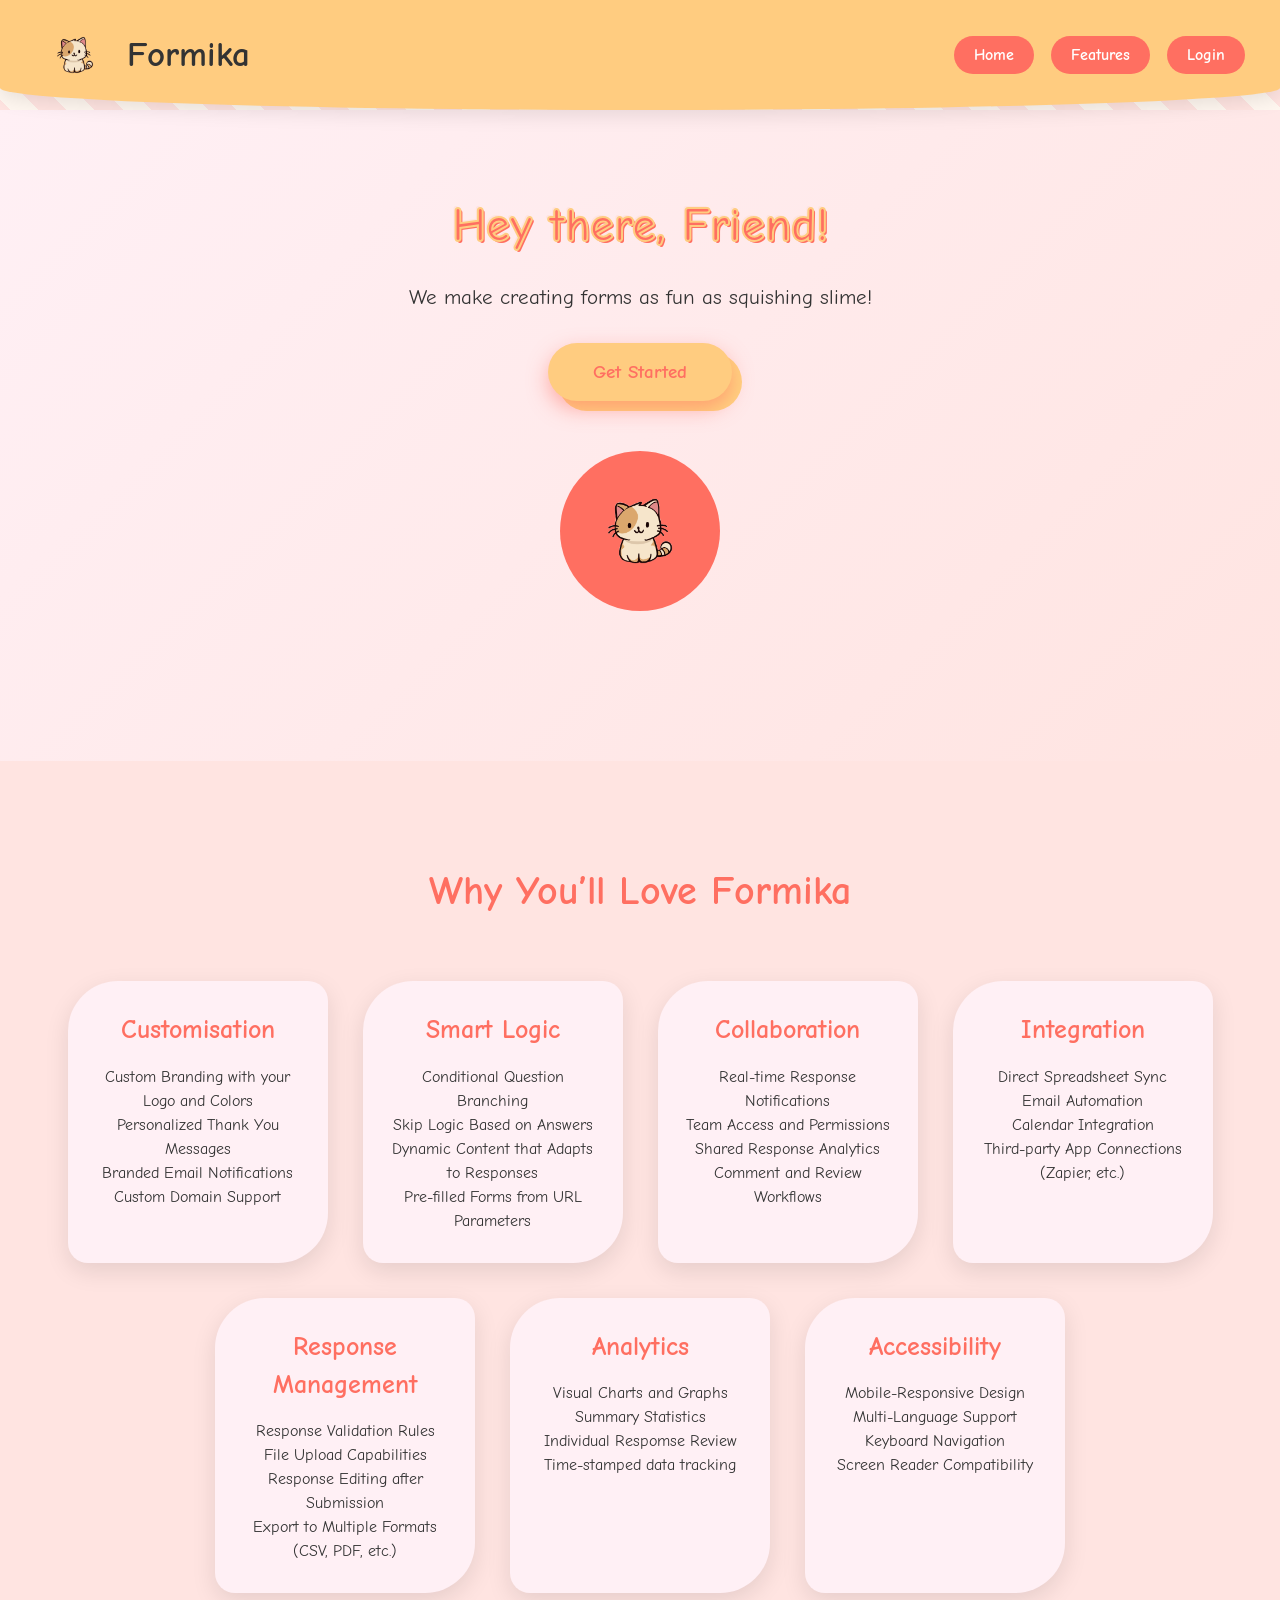
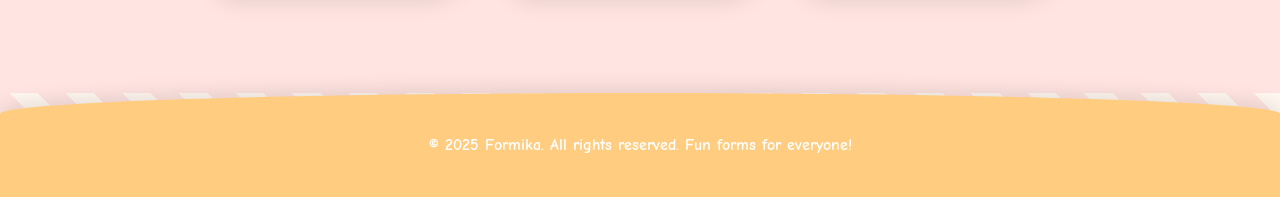
==== commit 84155bcb: "Refactor HTML structure and remove duplicates Updated the Feature Section to contain features of the" ====
--- a/index.html
+++ b/index.html
@@ -1,190 +1,334 @@
 <!DOCTYPE html>
 <html lang="en">
-<head>
-<meta charset="UTF-8">
-<meta name="viewport" content="width=device-width, initial-scale=1.0">
-<link rel="preconnect" href="https://fonts.googleapis.com">
-<link rel="preconnect" href="https://fonts.gstatic.com" crossorigin>
-<link href="https://fonts.googleapis.com/css2?family=Bebas+Neue&family=Comic+Neue:ital,wght@0,300;0,400;0,700;1,300;1,400;1,700&family=Inconsolata:wght@200..900&family=Inter:opsz,wght@14..32,100..900&display=swap" rel="stylesheet">
-<title>Formika - Fun Forms for Everyone</title>
-<meta name="description" content="Formika lets you create and customize your own fun forms. Make forms as fun as squishing slime! Perfect for quizzes, surveys, and more.">
-<meta name="keywords" content="forms, fun forms, custom forms, surveys, quizzes, form builder, Formika, interactive forms, online forms">
-<meta name="author" content="Formika Team">
-<link rel="icon" href="imgs/favicon.png" type="image/png">
-<meta property="og:type" content="website">
-<meta property="og:title" content="Formika - Fun Forms for Everyone">
-<meta property="og:description" content="Formika lets you create and customize your own fun forms. Make forms as fun as squishing slime! Perfect for quizzes, surveys, and more.">
-<meta property="og:image" content="https://formica.pages.dev/imgs/1.png">
-<meta property="og:url" content="https://formica.pages.dev/">
-<meta property="og:site_name" content="Formika">
-<meta name="twitter:card" content="summary_large_image">
-<meta name="twitter:title" content="Formika - Fun Forms for Everyone">
-<meta name="twitter:description" content="Formika lets you create and customize your own fun forms. Make forms as fun as squishing slime! Perfect for quizzes, surveys, and more.">
-<meta name="twitter:image" content="https://formica.pages.dev/imgs/1.png">
-<meta name="twitter:site" content="@FormikaOfficial">
-<script type="application/ld+json">
-{
-  "@context": "https://schema.org",
-  "@type": "WebSite",
-  "name": "Formika",
-  "url": "https://formica.pages.dev/",
-  "description": "Formika lets you create and customize your own fun forms. Make forms as fun as squishing slime!",
-  "publisher": {
-    "@type": "Organization",
-    "name": "Formika Team",
-    "logo": {
-      "@type": "ImageObject",
-      "url": "https://formica.pages.dev/imgs/1.png"
-    }
-  }
-}
-</script>
-<link rel="stylesheet" href="styles.css">
-</head>
-<body>
-
-<!-- Navbar -->
-<nav id="logged-out-navbar" class="navbar logged-out-navbar">
-  <div class="nav-left">
-    <h1><img id="navbar-logo" src="imgs/3.png" alt="Formica Logo"> Formika</h1>
-  </div>
-  <div class="nav-right">
-    <a href="#">Home</a>
-    <a href="#">Features</a>
-    <a href="signup.html" class="cta">Login</a>
-  </div>
-</nav>
-
-
-<nav id="logged-in-navbar" class="navbar logged-in-navbar" style="display: none;">
-  <div class="nav-left">
-    <h1>
-      <img id="navbar-logo" src="imgs/3.png" alt="Formika Logo"> 
-      Formika
-    </h1>
-    <div class="nav-links">
-      <a href="#">Dashboard</a>
-      <a href="#">My Forms</a>
-      <a href="#">Analytics</a>
-      <a href="#">Support</a>
+  <head>
+    <meta charset="UTF-8" />
+    <meta name="viewport" content="width=device-width, initial-scale=1.0" />
+    <link rel="preconnect" href="https://fonts.googleapis.com" />
+    <link rel="preconnect" href="https://fonts.gstatic.com" crossorigin />
+    <link
+      href="https://fonts.googleapis.com/css2?family=Bebas+Neue&family=Comic+Neue:ital,wght@0,300;0,400;0,700;1,300;1,400;1,700&family=Inconsolata:wght@200..900&family=Inter:opsz,wght@14..32,100..900&display=swap"
+      rel="stylesheet"
+    />
+    <title>Formika - Fun Forms for Everyone</title>
+    <meta
+      name="description"
+      content="Formika lets you create and customize your own fun forms. Make forms as fun as squishing slime! Perfect for quizzes, surveys, and more."
+    />
+    <meta
+      name="keywords"
+      content="forms, fun forms, custom forms, surveys, quizzes, form builder, Formika, interactive forms, online forms"
+    />
+    <meta name="author" content="Formika Team" />
+    <link rel="icon" href="imgs/favicon.png" type="image/png" />
+    <meta property="og:type" content="website" />
+    <meta property="og:title" content="Formika - Fun Forms for Everyone" />
+    <meta
+      property="og:description"
+      content="Formika lets you create and customize your own fun forms. Make forms as fun as squishing slime! Perfect for quizzes, surveys, and more."
+    />
+    <meta property="og:image" content="https://formica.pages.dev/imgs/1.png" />
+    <meta property="og:url" content="https://formica.pages.dev/" />
+    <meta property="og:site_name" content="Formika" />
+    <meta name="twitter:card" content="summary_large_image" />
+    <meta name="twitter:title" content="Formika - Fun Forms for Everyone" />
+    <meta
+      name="twitter:description"
+      content="Formika lets you create and customize your own fun forms. Make forms as fun as squishing slime! Perfect for quizzes, surveys, and more."
+    />
+    <meta name="twitter:image" content="https://formica.pages.dev/imgs/1.png" />
+    <meta name="twitter:site" content="@FormikaOfficial" />
+    <script type="application/ld+json">
+      {
+        "@context": "https://schema.org",
+        "@type": "WebSite",
+        "name": "Formika",
+        "url": "https://formica.pages.dev/",
+        "description": "Formika lets you create and customize your own fun forms. Make forms as fun as squishing slime!",
+        "publisher": {
+          "@type": "Organization",
+          "name": "Formika Team",
+          "logo": {
+            "@type": "ImageObject",
+            "url": "https://formica.pages.dev/imgs/1.png"
+          }
+        }
+      }
+    </script>
+    <link rel="stylesheet" href="styles.css" />
+  </head>
+  <body>
+    <!-- Navbar -->
+    <nav id="logged-out-navbar" class="navbar logged-out-navbar">
+      <div class="nav-left">
+        <h1>
+          <img id="navbar-logo" src="imgs/3.png" alt="Formica Logo" /> Formika
+        </h1>
+      </div>
+      <div class="nav-right">
+        <a href="#">Home</a>
+        <a href="#">Features</a>
+        <a href="signup.html" class="cta">Login</a>
+      </div>
+    </nav>
+
+    <nav
+      id="logged-in-navbar"
+      class="navbar logged-in-navbar"
+      style="display: none"
+    >
+      <div class="nav-left">
+        <h1>
+          <img id="navbar-logo" src="imgs/3.png" alt="Formika Logo" />
+          Formika
+        </h1>
+        <div class="nav-links">
+          <a href="#">Dashboard</a>
+          <a href="#">My Forms</a>
+          <a href="#">Analytics</a>
+          <a href="#">Support</a>
+        </div>
+      </div>
+      <div class="nav-user">
+        <div class="user-info">
+          <span class="username"
+            >Hello, <strong id="username">User</strong></span
+          >
+          <span class="role" id="role">User</span>
+        </div>
+        <div class="user-dropdown">
+          <button class="dropdown-btn">⚙️</button>
+          <div class="dropdown-menu">
+            <a href="#">Settings</a>
+            <a href="#">Profile</a>
+            <a href="#">Logout</a>
+          </div>
+        </div>
+      </div>
+    </nav>
+
+    <div id="bannedModal" class="modal banned-modal">
+      <div class="modal-content banned-content">
+        <button class="close" onclick="logoutAndClose()">×</button>
+        <h2>Uh-oh!</h2>
+        <p>
+          Your account is banned from Formika :c<br />
+          This ban is indefinite and cannot be undone...
+        </p>
+        <blockquote>
+          If you think this is a mistake, feel free to email us or join our
+          discord (recommended you join the discord!)
+        </blockquote>
+        <button class="cta-button" onclick="contactSupport()">
+          Contact Support
+        </button>
+      </div>
     </div>
-  </div>
-  <div class="nav-user">
-    <div class="user-info">
-      <span class="username">Hello, <strong id="username">User</strong></span>
-      <span class="role" id="role">User</span>
+
+    <div class="alert-banner" id="alertBanner" style="display: none">
+      <span id="alertBannerText">This is an alert message!</span>
+      <button class="close-btn" onclick="closeAlert()">×</button>
     </div>
-    <div class="user-dropdown">
-      <button class="dropdown-btn">⚙️</button>
-      <div class="dropdown-menu">
-        <a href="#">Settings</a>
-        <a href="#">Profile</a>
-        <a href="#">Logout</a>
-      </div>
-    </div>
-  </div>
-</nav>
-
-<div class="alert-banner" id="alertBanner" style="display: none;">
-  <span id="alertBannerText">This is an alert message!</span>
-  <button class="close-btn" onclick="closeAlert()">×</button>
-</div>
-
-<main>
-  <h2>Hey there, Friend!</h2>
-  <p>We make creating forms as fun as squishing slime!</p>
-  <button class="cta-button" onclick="alert('Let’s get started!')">Get Started</button>
-
-  <div class="mascot">
-    <img src="imgs/3.png" alt="Formika Logo">
-  </div>
-</main>
-
-<section class="features-section">
-  <h2>Why You’ll Love Formika</h2>
-  <div class="features">
-    <div class="feature-card">
-      <h3>yap</h3>
-      <p>yap yap yap yap yap yap yap</p>
-    </div>
-    <div class="feature-card">
-      <h3>yap</h3>
-      <p>yap yap yap yap yap yap yap</p>
-    </div>
-    <div class="feature-card">
-      <h3>yap</h3>
-      <p>yap yap yap yap yap yap yap</p>
-    </div>
-  </div>
-</section>
-
-<footer>
-  &copy; 2025 Formika. All rights reserved. Fun forms for everyone!
-</footer>
-
-<script>
-  function decodeJWT(token) {
-  try {
-    const payload = token.split(".")[1];
-    return JSON.parse(atob(payload));
-  } catch {
-    return null;
-  }
-}
-
-  const token = localStorage.getItem("token");
-  const loggedInNav = document.getElementById("logged-in-navbar");
-  const loggedOutNav = document.getElementById("logged-out-navbar");
-  if (token) {
-    loggedInNav.style.display = "flex";
-    loggedOutNav.style.display = "none";
-    const decoded = decodeJWT(token);
-    console.log(decoded);
-    if (decoded && decoded.username) {
-      document.getElementById("username").textContent = decoded.username;
-    }
-  } else {
-    loggedInNav.style.display = "none";
-    loggedOutNav.style.display = "flex";
-  }
-  function toggleDropdown() {
-    const menu = document.getElementById("settings-dropdown");
-    menu.classList.toggle("show");
-  }
-</script>
-
-<script>
-    fetch('https://formika.buddywinte.workers.dev/alert')
-  .then(response => {
-    if (!response.ok) {
-      throw new Error(`HTTP error! status: ${response.status}`);
-    }
-    return response.json();
-  })
-  .then(data => {
-    /*
+
+    <main>
+      <h2>Hey there, Friend!</h2>
+      <p>We make creating forms as fun as squishing slime!</p>
+      <button class="cta-button" onclick="alert('Let’s get started!')">
+        Get Started
+      </button>
+
+      <div class="mascot">
+        <img src="imgs/3.png" alt="Formika Logo" />
+      </div>
+    </main>
+
+    <section class="features-section">
+      <h2>Why You’ll Love Formika</h2>
+      <div class="features">
+        <div class="feature-card">
+          <h3>Customisation</h3>
+          <p>
+            Custom Branding with your Logo and Colors
+            <br />
+            Personalized Thank You Messages
+            <br />
+            Branded Email Notifications
+            <br />
+            Custom Domain Support
+          </p>
+        </div>
+        <div class="feature-card">
+          <h3>Smart Logic</h3>
+          <p>
+            Conditional Question Branching
+            <br />
+            Skip Logic Based on Answers
+            <br />
+            Dynamic Content that Adapts to Responses
+            <br />
+            Pre-filled Forms from URL Parameters
+          </p>
+        </div>
+        <div class="feature-card">
+          <h3>Collaboration</h3>
+          <p>
+            Real-time Response Notifications
+            <br />
+            Team Access and Permissions
+            <br />
+            Shared Response Analytics
+            <br />
+            Comment and Review Workflows
+          </p>
+        </div>
+        <div class="feature-card">
+          <h3>Integration</h3>
+          <p>
+            Direct Spreadsheet Sync
+            <br />
+            Email Automation
+            <br />
+            Calendar Integration
+            <br />
+            Third-party App Connections (Zapier, etc.)
+          </p>
+        </div>
+        <div class="feature-card">
+          <h3>Response Management</h3>
+          <p>
+            Response Validation Rules
+            <br />
+            File Upload Capabilities
+            <br />
+            Response Editing after Submission
+            <br />
+            Export to Multiple Formats (CSV, PDF, etc.)
+          </p>
+        </div>
+        <div class="feature-card">
+          <h3>Analytics</h3>
+          <p>
+            Visual Charts and Graphs
+            <br />
+            Summary Statistics
+            <br />
+            Individual Respomse Review
+            <br />
+            Time-stamped data tracking
+          </p>
+        </div>
+        <div class="feature-card">
+          <h3>Accessibility</h3>
+          <p>
+            Mobile-Responsive Design
+            <br />
+            Multi-Language Support
+            <br />
+            Keyboard Navigation
+            <br />
+            Screen Reader Compatibility
+          </p>
+        </div>
+      </div>
+    </section>
+
+    <footer>
+      &copy; 2025 Formika. All rights reserved. Fun forms for everyone!
+    </footer>
+
+    <script>
+      async function initNavbar() {
+        const token = localStorage.getItem("token");
+        const loggedInNav = document.getElementById("logged-in-navbar");
+        const loggedOutNav = document.getElementById("logged-out-navbar");
+        const bannedModal = document.getElementById("bannedModal");
+        if (!token) {
+          loggedInNav.style.display = "none";
+          loggedOutNav.style.display = "flex";
+          return;
+        }
+        try {
+          const res = await fetch(
+            "https://formika.buddywinte.workers.dev/userInfo",
+            {
+              method: "GET",
+              headers: {
+                Authorization: `Bearer ${token}`,
+              },
+            }
+          );
+
+          const data = await res.json();
+
+          if (!res.ok && data.error && data.error.includes("Access Denied")) {
+            document.body.innerHTML = "";
+            document.body.appendChild(bannedModal);
+            bannedModal.style.display = "flex";
+            bannedModal.classList.add("active");
+            return;
+          }
+          if (!res.ok) {
+            console.error("Error fetching user info:", data.error);
+            loggedInNav.style.display = "none";
+            loggedOutNav.style.display = "flex";
+            return;
+          }
+          loggedInNav.style.display = "flex";
+          loggedOutNav.style.display = "none";
+          if (data.username)
+            document.getElementById("username").textContent = data.username;
+          if (data.role)
+            document.getElementById("role").textContent = data.role;
+        } catch (err) {
+          console.error("Failed to fetch user info:", err);
+          loggedInNav.style.display = "none";
+          loggedOutNav.style.display = "flex";
+        }
+      }
+      initNavbar();
+      function toggleDropdown() {
+        const menu = document.getElementById("settings-dropdown");
+        menu.classList.toggle("show");
+      }
+      function logoutAndClose() {
+        localStorage.removeItem("token");
+        window.location.reload();
+      }
+      function contactSupport() {
+        window.open("mailto:BuddyWinte@gmail.com.com", "_blank");
+      }
+    </script>
+
+    <script>
+      fetch("https://formika.buddywinte.workers.dev/alert")
+        .then((response) => {
+          if (!response.ok) {
+            throw new Error(`HTTP error! status: ${response.status}`);
+          }
+          return response.json();
+        })
+        .then((data) => {
+          /*
     <div class="alert-banner alert" id="alertBanner">
   <span id="alertBannerText">This is an alert message!</span>
   <button class="close-btn" onclick="closeAlert()">×</button>
 </div>
     */
-const banner = document.getElementById("alertBanner");
-const bannerText = document.getElementById("alertBannerText");
-console.log(data.enabled);
-console.log(data.message);
-console.log(data.status);
-if (data.enabled) {
-  banner.style.display = "flex";
-  banner.classList.add(data.status);
-  bannerText.textContent = data.message;
-} else {
-  banner.style.display = "none";
-}
-  })
-  .catch(error => {
-    console.error('Error fetching API:', error);
-  });
-</script>
-
-</body>
-</html>+          const banner = document.getElementById("alertBanner");
+          const bannerText = document.getElementById("alertBannerText");
+          console.log(data.enabled);
+          console.log(data.message);
+          console.log(data.status);
+          if (data.enabled) {
+            banner.style.display = "flex";
+            banner.classList.add(data.status);
+            bannerText.textContent = data.message;
+          } else {
+            banner.style.display = "none";
+          }
+        })
+        .catch((error) => {
+          console.error("Error fetching API:", error);
+        });
+    </script>
+  </body>
+</html>
